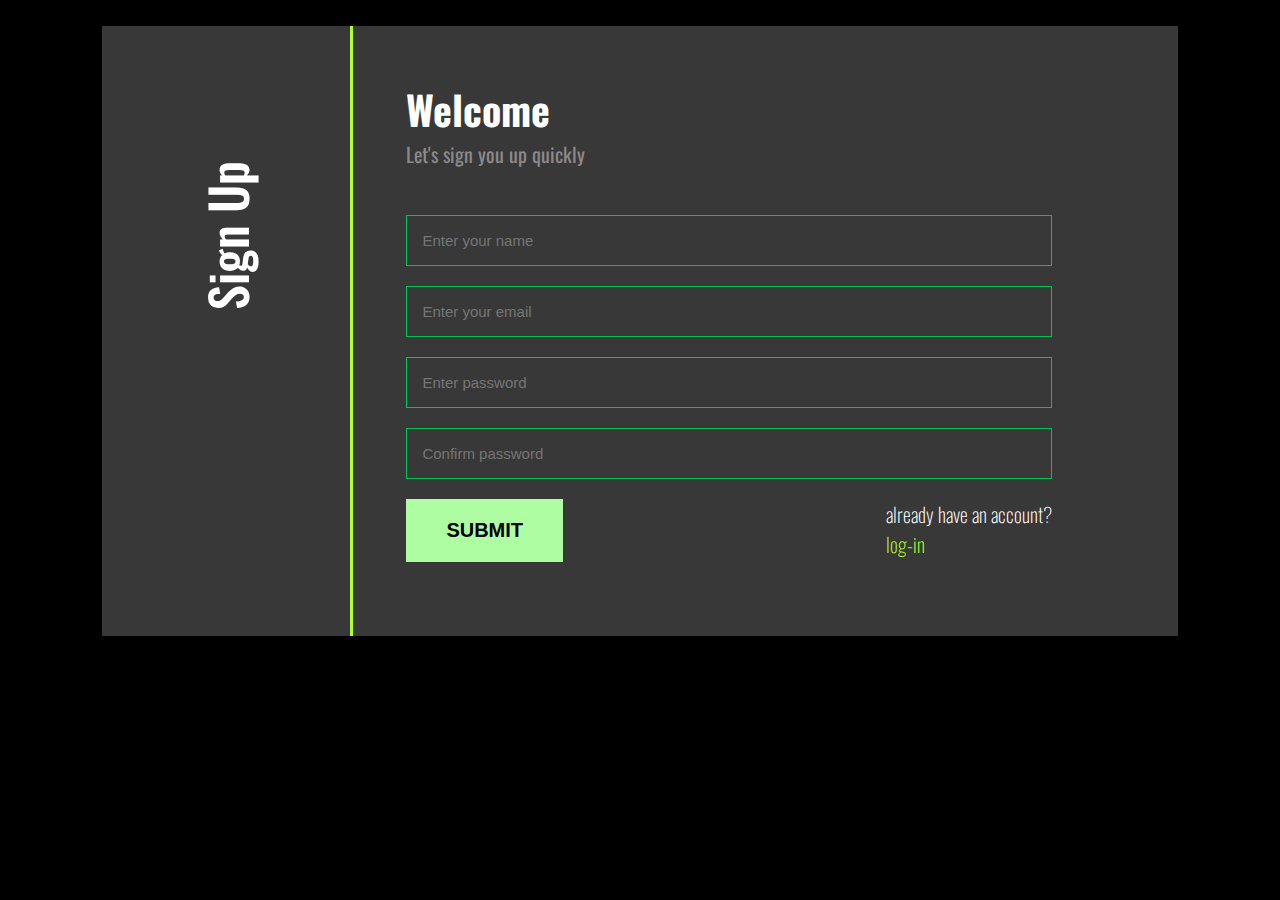
==== SignUpPage.html @ 67bc47db "added changes sign Up page next changed login" ====
<!DOCTYPE html>
<html lang="en">
<head>
    <meta charset="UTF-8">
    <meta name="viewport" content="width=device-width, initial-scale=1.0">
    <title>My Personal Blog</title>
    <link rel="stylesheet" href="style.css">
    <link rel="preconnect" href="https://fonts.googleapis.com">
<link rel="preconnect" href="https://fonts.gstatic.com" crossorigin>
<link href="https://fonts.googleapis.com/css2?family=Oswald:wght@200;300;400;500;600;700&display=swap" rel="stylesheet">
</head>
<body>
   <div class="main-page">
      <div class="secondary-block">
        <h2>Sign Up</h2>
      </div>

      <div class="primary-block">

        <div class="title-block">
          <h1>Welcome</h1>
            <p>Let's sign you up quickly</p>
        </div>


          <form action="/">
              <div class="info">
                <input class="fname" type="text" name="name" placeholder="Enter your name" maxlength="20">
                <input type="text" name="name" placeholder="Enter your email">
                <input type="text" name="name" placeholder="Enter password">
                <input type="text" name="name" placeholder="Confirm password">
                <div class="under_input_line">
                  <button class="btn-sub" type="submit" href="/">SUBMIT</button>
                    <div class="login-block">
                      <p>already have an account?</p>
                      <a href="LoginPage.html">log-in</a>
                    </div>
                </div>
             </div>
             
            </form>
     </div>
    </div>
  
  
   





    <script src="index.js">
    
    </script>

</body>
</html>
---- style.css ----
* {
    margin: 0;
    padding: 0;
}

body {
    background-color: black;
    color: #fff;
    font-family: 'Oswald', sans-serif;
}

/* -------------SignUP Page------------- */

.main-page {
    display: flex;
    background-color: rgb(57, 56, 56);
    margin: 2% 8% ;
}

.secondary-block {
    width: 30%;
    background-image: url(/img/tmpts_jgnzq.png) ;
    border-right: solid greenyellow 3px;
    
}
.secondary-block h2{
    rotate: -90deg;
    display: flex;
    padding: 50% 0;
    font-size: 50px;
    font-weight: 500;
}   

.primary-block {
    padding: 5%;
}

.title-block {
    margin-bottom: 5%;
}
.title-block h1 {
    font-size: 40px;
}
.title-block p {
    font-size: 20px ;
    font-weight: 400 ;
    color: rgb(140, 137, 137);
}

.info {
    width: 90%;

}

input {
    border: 1px solid rgb(3, 194, 82);
    background-color: transparent;
    color: #fff;
    padding: 7px 15px;
    width: 95%;
    height: 35px;
    margin: 10px 0;
    font-weight: 100;
    font-size: 15px;

}


.btn-sub {
    padding: 20px 40px;
    background-color: rgb(175, 253, 162);
    color: black;
    font-size: 20px;
    font-weight: 600;
    border: none;
}

.btn-sub:hover {
    background-color: rgb(62, 90, 57);
    color: #fff;
    cursor: pointer;
    transition: 0.5s;
}

.under_input_line {
    display: flex;
    justify-content: space-between;
    margin-top: 10px;
    margin-bottom: 20px;

}

.login-block {
    font-size: 20px;
    font-weight: 200;

}
.login-block a {
    text-decoration: none;
    color: greenyellow;
}
.login-block a:hover {
    color: rgb(47, 92, 39);
    
}


/*---------- Login Page ----------*/
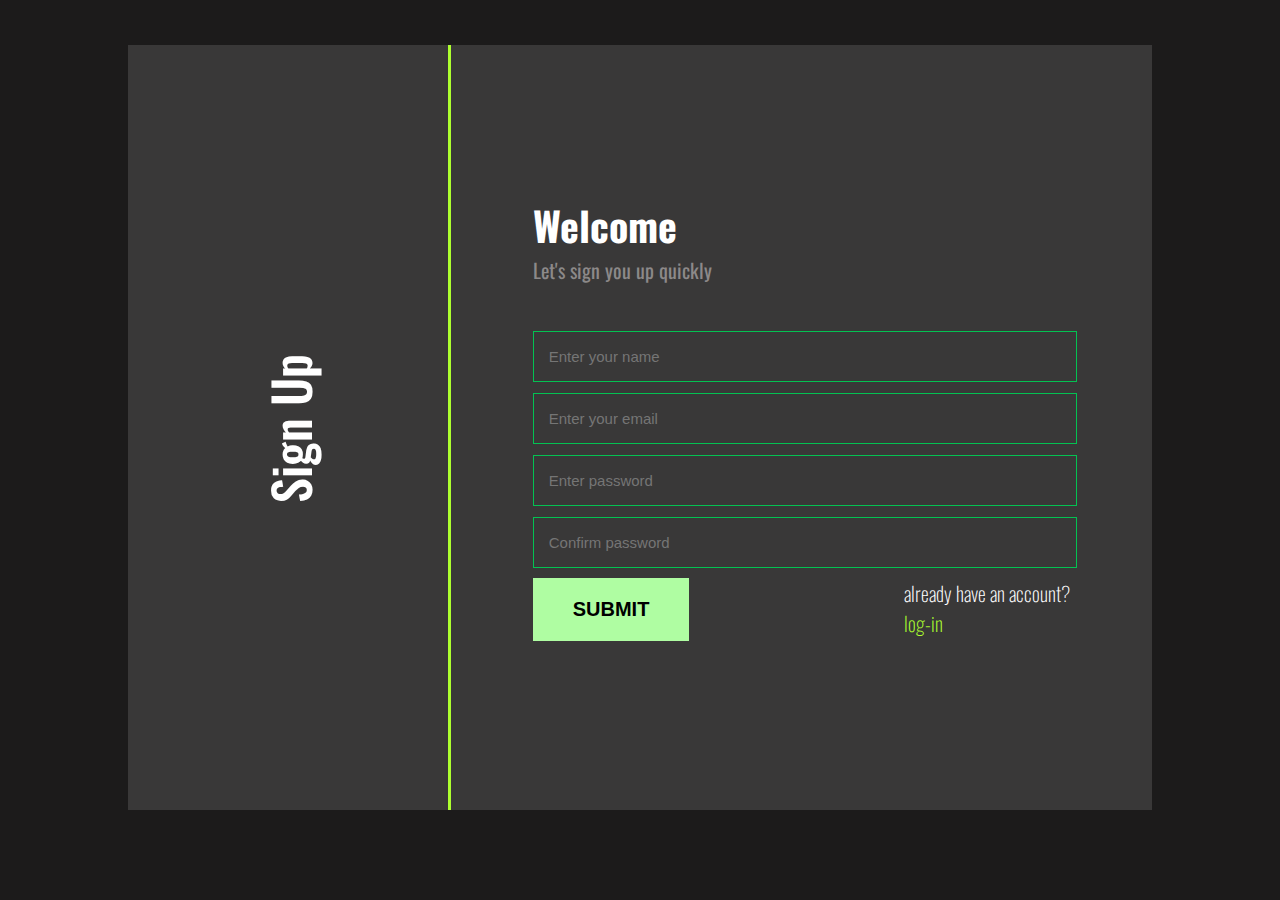
==== commit 809fae4e: "last step to finish validation form for sign_up" ====
--- a/SignUpPage.html
+++ b/SignUpPage.html
@@ -23,17 +23,35 @@
         </div>
 
 
-          <form action="/">
+          <form action="/" id="form">
               <div class="info">
-                <input class="fname" type="text" name="name" placeholder="Enter your name" maxlength="20">
-                <input type="text" name="name" placeholder="Enter your email">
-                <input type="text" name="name" placeholder="Enter password">
-                <input type="text" name="name" placeholder="Confirm password">
+                <div class="input-control">
+                    <input id="username" type="text" name="username" onpaste="return false;" ondrop="return false;" autocomplete="off" placeholder="Enter your name" maxlength="20">
+                  <div class="error"></div>
+                </div>
+
+                <div class="input-control">
+                  <input id="email" type="text" name="name" onpaste="return false;" ondrop="return false;" autocomplete="off"  placeholder="Enter your email">
+                  <div class="error"></div>
+                </div>
+
+                <div class="input-control">
+                  <input id="password" type="password" name="name" onpaste="return false;" ondrop="return false;" autocomplete="off"
+                  style="-webkit-text-security: square;" placeholder="Enter password">
+                  <div class="error"></div>
+                </div>
+
+                <div class="input-control">
+                  <input id="password2" type="password" name="name" onpaste="return false;" ondrop="return false;" autocomplete="off" 
+                  style="-webkit-text-security: square;"placeholder="Confirm password">
+                  <div class="error"></div>
+                </div>
+
                 <div class="under_input_line">
-                  <button class="btn-sub" type="submit" href="/">SUBMIT</button>
+                  <button class="btn-sub" type="submit">SUBMIT</button>
                     <div class="login-block">
                       <p>already have an account?</p>
-                      <a href="LoginPage.html">log-in</a>
+                      <a href="javascript: void(0)" id="load1" onclick="changePageFunction()" >log-in</a>
                     </div>
                 </div>
              </div>
@@ -49,7 +67,7 @@
 
 
 
-    <script src="index.js">
+    <script src="validationForm_SignUp.js">
     
     </script>
 
--- a/style.css
+++ b/style.css
@@ -4,9 +4,10 @@
 }
 
 body {
-    background-color: black;
+    background-color: rgb(28, 27, 27);
     color: #fff;
     font-family: 'Oswald', sans-serif;
+    cursor:auto;
 }
 
 /* -------------SignUP Page------------- */
@@ -14,29 +15,32 @@
 .main-page {
     display: flex;
     background-color: rgb(57, 56, 56);
-    margin: 2% 8% ;
+    margin: 5vh 10vw;
 }
 
 .secondary-block {
-    width: 30%;
-    background-image: url(/img/tmpts_jgnzq.png) ;
+    display: flex;
+    width: 25vw;
+    height: 85vh;
+    background-image: url(img/image\ \(2\).png) ;
+    background-repeat: no-repeat;
+    background-size: cover;
     border-right: solid greenyellow 3px;
     
 }
 .secondary-block h2{
-    rotate: -90deg;
-    display: flex;
-    padding: 50% 0;
+    transform: rotate(270deg);
+    margin: auto;
     font-size: 50px;
     font-weight: 500;
 }   
 
 .primary-block {
-    padding: 5%;
+    margin: auto;
 }
 
 .title-block {
-    margin-bottom: 5%;
+    margin-bottom: 4vh;
 }
 .title-block h1 {
     font-size: 40px;
@@ -47,17 +51,18 @@
     color: rgb(140, 137, 137);
 }
 
-.info {
-    width: 90%;
+form {
+    width: 42vw;
+}
 
-}
+
 
 input {
     border: 1px solid rgb(3, 194, 82);
-    background-color: transparent;
-    color: #fff;
+    color: #7bff00;
+    background-color: rgb(57, 56, 56);
     padding: 7px 15px;
-    width: 95%;
+    width: 40vw;
     height: 35px;
     margin: 10px 0;
     font-weight: 100;
@@ -65,6 +70,26 @@
 
 }
 
+input:-webkit-autofill,
+input:-webkit-autofill:hover,
+input:-webkit-autofill:focus,
+input:-webkit-autofill:active {
+    transition: background-color 5000s ease-in-out 0s;
+    
+}
+
+input:focus,
+select:focus,
+textarea:focus,
+button:focus {
+    outline: none;
+}
+
+.error {
+    font-size: 12px;
+    margin: -10px 0 1px 0;
+    color: rgb(48, 130, 237);
+}
 
 .btn-sub {
     padding: 20px 40px;
